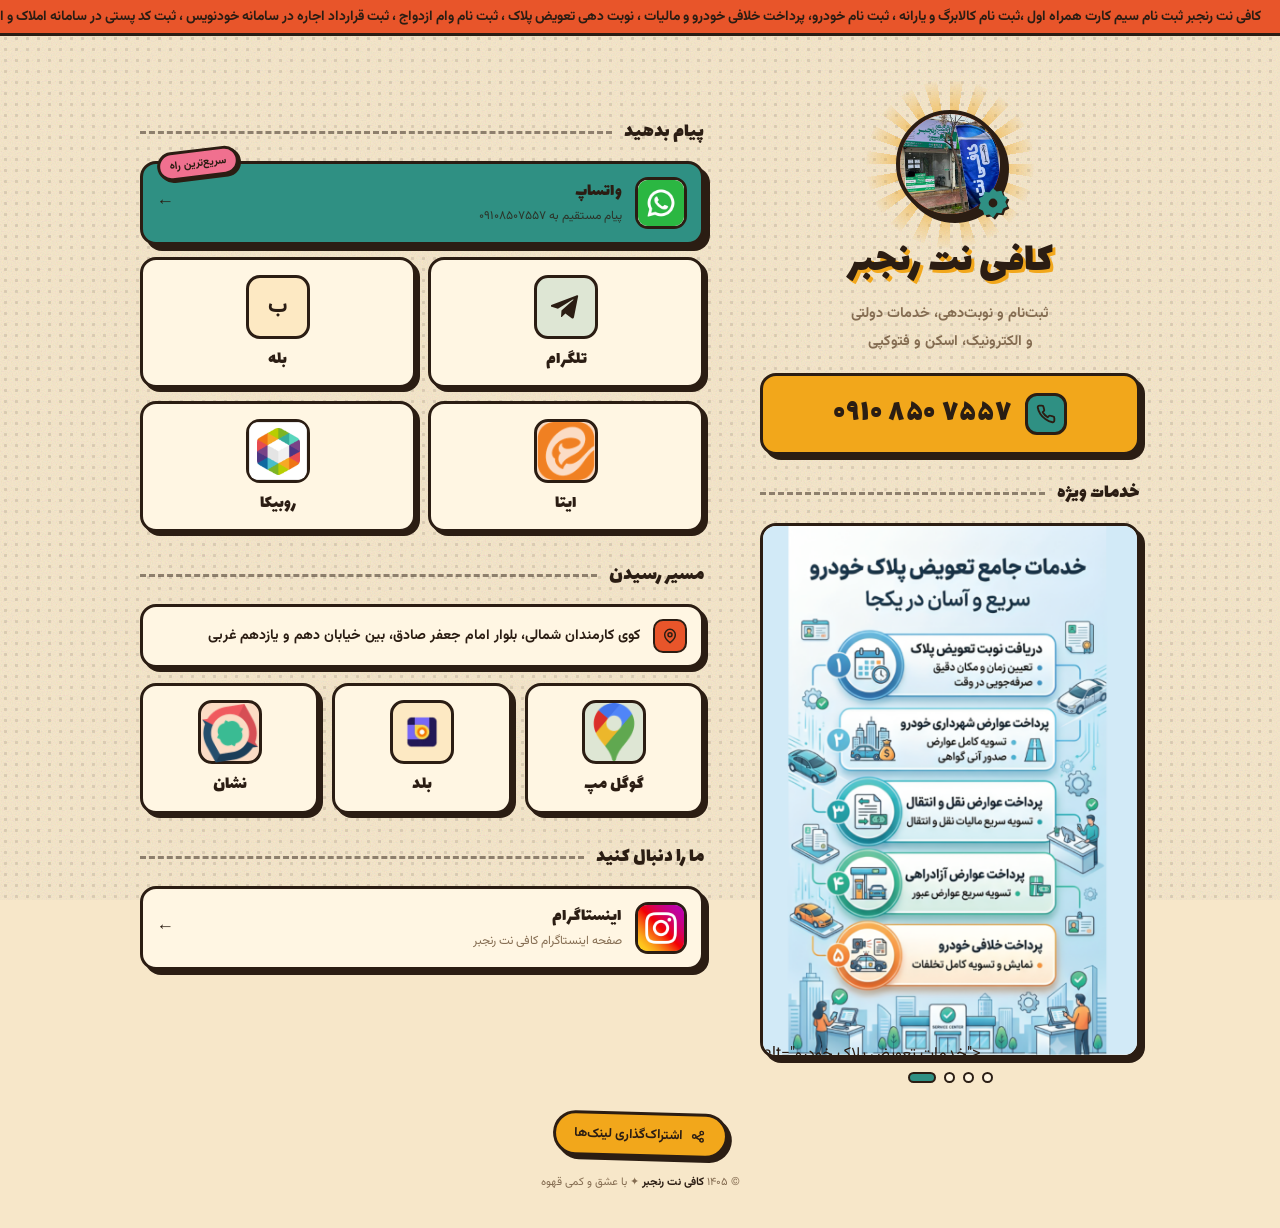
==== index.html @ 3703cd10 "Add files via upload" ====
<!DOCTYPE html>
<html lang="fa" dir="rtl">

<head>
  <meta charset="UTF-8">
  <meta name="viewport" content="width=device-width, initial-scale=1, viewport-fit=cover">
  <meta name="theme-color" content="#f7e7c9">
  <title>لینک‌های کافی نت رنجبر</title>
  <meta name="description"
    content="کافی نت رنجبر: ثبت نام سیم کارت همراه اول، کالابرگ و یارانه، ثبت نام خودرو، تعویض پلاک، ثبت قرارداد اجاره در خودنویس، اسکن و فتوکپی. کوی کارمندان شمالی، بلوار امام جعفر صادق.">
  <meta property="og:type" content="website">
  <meta property="og:locale" content="fa_IR">
  <meta property="og:title" content="کافی نت رنجبر">
  <meta property="og:description"
    content="خدمات الکترونیک و دولتی، ثبت نام و نوبت‌دهی، اسکن و فتوکپی. تماس: 09108507557">
  <link rel="stylesheet" href="style.css">
  <link rel="preconnect" href="https://fonts.googleapis.com">
  <link rel="preconnect" href="https://fonts.gstatic.com" crossorigin>
  <link href="https://fonts.googleapis.com/css2?family=Vazirmatn:wght@400;700&family=Lalezar&display=swap"
    rel="stylesheet">

</head>

<body>

  <div class="marquee" aria-hidden="true">
    <div class="marquee-track">
      <span class="mq">کافی نت رنجبر ثبت نام سیم کارت همراه اول ،ثبت نام كالابرگ و يارانه ، ثبت نام خودرو، پرداخت خلافى
        خودرو و ماليات ، نوبت دهى تعويض پلاک ، ثبت نام وام ازدواج ، ثبت قرارداد اجاره در سامانه خودنويس ، ثبت كد پستى در
        سامانه املاک و اسكان، مشاهده و دريافت ابلاغيه و پرينت ، اسكن و فتوكپى ✦ آدرس :کوی کارمندان شمالی .بلوار امام
        جعفر صادق.بین خیابان دهم و یازدهم غربی </span>
      <span class="mq">کافی نت رنجبر ثبت نام سیم کارت همراه اول ،ثبت نام كالابرگ و يارانه ، ثبت نام خودرو، پرداخت خلافى
        خودرو و ماليات ، نوبت دهى تعويض پلاک ، ثبت نام وام ازدواج ، ثبت قرارداد اجاره در سامانه خودنويس ، ثبت كد پستى در
        سامانه املاک و اسكان، مشاهده و دريافت ابلاغيه و پرينت ، اسكن و فتوكپى ✦ آدرس :کوی کارمندان شمالی .بلوار امام
        جعفر صادق.بین خیابان دهم و یازدهم غربی </span>
    </div>
  </div>

  <main class="shell">
    <div class="page">

      <header class="profile">
        <div class="avatar-wrap">
          <span class="burst" aria-hidden="true"></span>
          <div class="avatar"><img
              src="[data-uri]"
              alt="تصویر پروفایل کافی نت رنجبر"></div>
          <svg class="star-badge" viewBox="0 0 24 24" fill="currentColor" aria-hidden="true">
            <path
              d="m12 1.6 2.6 2.2 3.4-.5 1.1 3.2 3 1.7-1.4 3.1 1.4 3.1-3 1.7-1.1 3.2-3.4-.5L12 22.4l-2.6-2.2-3.4.5-1.1-3.2-3-1.7L3.3 12 1.9 8.9l3-1.7 1.1-3.2 3.4.5L12 1.6Z" />
            <circle cx="12" cy="12" r="3.1" fill="#2b1d13" />
          </svg>
        </div>

        <h1 class="name">کافی نت رنجبر</h1>
        <p class="tagline">ثبت‌نام و نوبت‌دهی، خدمات دولتی و الکترونیک، اسکن و فتوکپی</p>

        <a class="phone-link" href="tel:+989108507557" aria-label="تماس با کافی نت رنجبر: ۰۹۱۰۸۵۰۷۵۵۷">
          <span class="phone-icon" aria-hidden="true">
            <svg viewBox="0 0 24 24" fill="none" stroke="currentColor" stroke-width="2.2" stroke-linecap="round"
              stroke-linejoin="round">
              <path
                d="M22 16.9v3a2 2 0 0 1-2.2 2A19.8 19.8 0 0 1 11.2 18a19.5 19.5 0 0 1-6-6A19.8 19.8 0 0 1 2.1 4.2 2 2 0 0 1 4.1 2h3a2 2 0 0 1 2 1.7c.1 1 .4 1.9.7 2.8a2 2 0 0 1-.5 2.1L8 9.9a16 16 0 0 0 6 6l1.3-1.3a2 2 0 0 1 2.1-.5c.9.3 1.8.6 2.8.7A2 2 0 0 1 22 16.9Z" />
            </svg>
          </span>
          <span class="num">۰۹۱۰ ۸۵۰ ۷۵۵۷</span>
        </a>
      </header>

      <div class="links-col" id="linksNav">

        <section class="group" aria-labelledby="g-chat">
          <h2 class="group-title" id="g-chat">پیام بدهید</h2>
          <div class="tiles">
            <a class="link featured wide" href="https://wa.me/qr/6TEQLJCWZFY4N1" target="_blank"
              rel="noopener noreferrer">
              <span class="sticker">سریع‌ترین راه</span>
              <span class="chip c-teal" aria-hidden="true"><img
                  src="[data-uri]"
                  alt=""></span>
              <span class="txt"><span class="t">واتساپ</span><span class="s">پیام مستقیم به ۰۹۱۰۸۵۰۷۵۵۷</span></span>
              <span class="arrow" aria-hidden="true">←</span>
            </a>
            <a role="button" tabindex="0" data-page="https://t.me/Cofinetranjbar" class="link stack pick"
              data-name="تلگرام" data-channel="https://t.me/cofintranjbar">
              <span class="chip c-teal" aria-hidden="true"><svg viewBox="0 0 24 24" fill="currentColor">
                  <path
                    d="M21.7 3.4 18.4 20c-.25 1.18-.9 1.47-1.83.92l-5.08-3.74-2.45 2.36c-.27.27-.5.5-1.02.5l.36-5.17 9.42-8.51c.41-.36-.09-.56-.64-.2L5.51 13.4.5 11.83c-1.09-.34-1.11-1.09.23-1.59L20.3 2.7c.91-.34 1.71.2 1.4.7Z" />
                </svg></span>
              <span class="txt"><span class="t">تلگرام</span></span>
            </a>
            <a role="button" tabindex="0" data-page="https://ble.ir/Cofinetranjbar" class="link stack pick"
              data-name="بله" data-channel="https://ble.ir/cofinetranjbar70">
              <span class="chip c-mustard" aria-hidden="true"><span
                  style="font-weight:800;font-size:1.35rem">ب</span></span>
              <span class="txt"><span class="t">بله</span></span>
            </a>
            <a role="button" tabindex="0" data-page="https://eitaa.com/cofinetranjbar77" class="link stack pick"
              data-name="ایتا" data-channel="https://eitaa.com/cofintranjbar">
              <span class="chip c-orange" aria-hidden="true"><img
                  src="[data-uri]"
                  alt=""></span>
              <span class="txt"><span class="t">ایتا</span></span>
            </a>
            <a role="button" tabindex="0" data-page="https://rubika.ir/cofinetranjbar" class="link stack pick"
              data-name="روبیکا" data-channel="https://rubika.ir/cofinetranjbar70">
              <span class="chip c-pink" aria-hidden="true"><img
                  src="[data-uri]"
                  alt=""></span>
              <span class="txt"><span class="t">روبیکا</span></span>
            </a>
          </div>
        </section>

        <section class="group" aria-labelledby="g-map">
          <h2 class="group-title" id="g-map">مسیر رسیدن</h2>
          <div class="addr-card">
            <svg viewBox="0 0 24 24" fill="none" stroke="currentColor" stroke-width="2.2" stroke-linecap="round"
              stroke-linejoin="round" aria-hidden="true">
              <path d="M20 10c0 6-8 12-8 12S4 16 4 10a8 8 0 0 1 16 0Z" />
              <circle cx="12" cy="10" r="3" />
            </svg>
            <p>کوی کارمندان شمالی، بلوار امام جعفر صادق، بین خیابان دهم و یازدهم غربی</p>
          </div>
          <div class="tiles three">
            <a class="link stack" href="https://maps.app.goo.gl/fefojjYpuuYMGhqx5" target="_blank"
              rel="noopener noreferrer" aria-label="مسیریابی در گوگل مپ">
              <span class="chip c-teal" aria-hidden="true"><img
                  src="[data-uri]"
                  alt=""></span>
              <span class="txt"><span class="t">گوگل مپ</span></span>
            </a>
            <a class="link stack" href="https://balad.ir/p/4yJ5M0D4IqHvtD" target="_blank" rel="noopener noreferrer"
              aria-label="مسیریابی در بلد">
              <span class="chip c-mustard" aria-hidden="true"><img
                  src="[data-uri]"
                  alt=""></span>
              <span class="txt"><span class="t">بلد</span></span>
            </a>
            <a class="link stack" href="https://nshn.ir/77_bvCm_5xWxsF" target="_blank" rel="noopener noreferrer"
              aria-label="مسیریابی در نشان">
              <span class="chip c-orange" aria-hidden="true"><img
                  src="[data-uri]"
                  alt=""></span>
              <span class="txt"><span class="t">نشان</span></span>
            </a>
          </div>
        </section>

        <section class="group" aria-labelledby="g-follow">
          <h2 class="group-title" id="g-follow">ما را دنبال کنید</h2>
          <a class="link" href="https://www.instagram.com/cofinetranjbar?stkn=MWdnMHl2Z3hiZjJvMA==" target="_blank"
            rel="noopener noreferrer">
            <span class="chip c-pink" aria-hidden="true"><img
                src="[data-uri]"
                alt=""></span>
            <span class="txt"><span class="t">اینستاگرام</span><span class="s">صفحه اینستاگرام کافی نت
                رنجبر</span></span>
            <span class="arrow" aria-hidden="true">←</span>
          </a>
        </section>

      </div>

      <section class="promo-slider" aria-labelledby="g-svc">
        <h2 class="group-title" id="g-svc">خدمات ویژه</h2>
        <div class="slider-viewport" id="promoSlider">
          <div class="slider-track" id="sliderTrack">
            <div class="slide"><img src="خودرو.png"></img>
                alt="خدمات تعویض پلاک خودرو"></div>
            <div class="slide"><img src="خودنویس.png"></img>
                alt="ثبت قرارداد اجاره در خودنویس"></div>
            <div class="slide"><img src="همراه اول.png"></img>
                alt="خدمات ویژه همراه اول"></div>
            <div class="slide"><img src="image/بلوبانک.png"></img>
                alt="ثبت نام رایگان بلو بانک"></div>
          </div>
        </div>
        <div class="slider-dots" id="sliderDots" role="tablist" aria-label="انتخاب تصویر">
          <button class="slider-dot is-active" type="button" role="tab" aria-selected="true"
            aria-label="تصویر ۱"></button>
          <button class="slider-dot" type="button" role="tab" aria-selected="false" aria-label="تصویر ۲"></button>
          <button class="slider-dot" type="button" role="tab" aria-selected="false" aria-label="تصویر ۳"></button>
          <button class="slider-dot" type="button" role="tab" aria-selected="false" aria-label="تصویر ۴"></button>
        </div>
      </section>

      <footer class="foot">
        <button class="sticker-btn" type="button" id="shareBtn">
          <svg viewBox="0 0 24 24" fill="none" stroke="currentColor" stroke-width="2.2" stroke-linecap="round"
            stroke-linejoin="round" aria-hidden="true">
            <path d="M9 13.5 15 10M9 13.5l6 3.5" />
            <circle cx="6.5" cy="12" r="2.6" />
            <circle cx="17.5" cy="6.6" r="2.6" />
            <circle cx="17.5" cy="17.4" r="2.6" />
          </svg>
          اشتراک‌گذاری لینک‌ها
        </button>
        <span class="sig">© ۱۴۰۵ <b>کافی نت رنجبر</b> ✦ با عشق و کمی قهوه</span>
      </footer>

    </div>
  </main>


  <div class="overlay" id="picker" hidden>
    <div class="picker" role="dialog" aria-modal="true" aria-labelledby="pickerTitle">
      <div class="picker-head">
        <span class="chip" id="pickerChip" aria-hidden="true"></span>
        <h2 class="picker-title" id="pickerTitle"></h2>
        <button class="picker-close" type="button" id="pickerClose" aria-label="بستن">
          <svg viewBox="0 0 24 24" fill="none" stroke="currentColor" stroke-width="3" stroke-linecap="round"
            aria-hidden="true">
            <path d="M6 6l12 12M18 6 6 18" />
          </svg>
        </button>
      </div>
      <div class="picker-opts">
        <a class="link featured" id="optChannel" target="_blank" rel="noopener noreferrer">
          <span class="chip" aria-hidden="true"><svg viewBox="0 0 24 24" fill="none" stroke="currentColor"
              stroke-width="2.2" stroke-linecap="round" stroke-linejoin="round">
              <path d="M3 11v2a1 1 0 0 0 1 1h3l8 4V6L7 10H4a1 1 0 0 0-1 1Z" />
              <path d="M19 9a4 4 0 0 1 0 6" />
            </svg></span>
          <span class="txt"><span class="t">کانال خبری</span><span class="s" id="optChannelSub">اطلاعیه‌ها و خدمات
              جدید</span></span>
          <span class="arrow" aria-hidden="true">←</span>
        </a>
        <a class="link" id="optPage" target="_blank" rel="noopener noreferrer">
          <span class="chip c-mustard" aria-hidden="true"><svg viewBox="0 0 24 24" fill="none" stroke="currentColor"
              stroke-width="2.2" stroke-linecap="round" stroke-linejoin="round">
              <circle cx="12" cy="8" r="4" />
              <path d="M4 21c0-4.4 3.6-8 8-8s8 3.6 8 8" />
            </svg></span>
          <span class="txt"><span class="t">صفحهٔ شخصی</span><span class="s">پیام مستقیم به کافی نت رنجبر</span></span>
          <span class="arrow" aria-hidden="true">←</span>
        </a>
      </div>
    </div>
  </div>

  <div class="toast" id="toast" role="status" aria-live="polite">
    <svg viewBox="0 0 24 24" fill="none" stroke="currentColor" stroke-width="3" stroke-linecap="round"
      stroke-linejoin="round" aria-hidden="true">
      <path d="m5 13 4.5 4.5L19 7" />
    </svg>
    <span id="toastText">لینک کپی شد</span>
  </div>

<script src="index.js" type="module"></script>
</body>

</html>
---- style.css ----
:root {
    --display: 'Lalezar', 'Vazirmatn', Tahoma, serif;
    --body: 'Vazirmatn', Tahoma, 'Iranian Sans', sans-serif;
    --ease: cubic-bezier(.25, .9, .3, 1);
    --marquee-h: 36px;
    --gap: clamp(1.1rem, 4vw, 1.5rem);
}

:root {
    --paper: #f7e7c9;
    --panel: #fff6e3;
    --text: #2b1d13;
    --line: #2b1d13;
    --hard: #2b1d13;
    --muted: #856d52;
    --orange: #e8552a;
    --mustard: #f2a71b;
    --teal: #2f9083;
    --pink: #f0708f;
    --dot: rgba(43, 29, 19, .13);
    --grain: .20;
    --mq-bg: #e8552a;
    --mq-text: #2b1d13;
    --name-shadow: 3px 3px 0 #f2a71b;
}

* {
    box-sizing: border-box
}

html,
body {
    min-height: 100%
}

body {
    margin: 0;
    font-family: var(--body);
    color: var(--text);
    background: var(--paper);
    -webkit-font-smoothing: antialiased;
    overflow-x: hidden;
    transition: background .4s var(--ease), color .4s var(--ease);
}

body::before {
    content: "";
    position: fixed;
    inset: 0;
    z-index: 0;
    pointer-events: none;
    background-image: radial-gradient(var(--dot) 1.4px, transparent 1.5px);
    background-size: 11px 11px;
}

body::after {
    content: "";
    position: fixed;
    inset: 0;
    z-index: 1;
    pointer-events: none;
    opacity: var(--grain);
    background-image: url("data:image/svg+xml,%3Csvg xmlns='http://www.w3.org/2000/svg' width='140' height='140'%3E%3Cfilter id='n'%3E%3CfeTurbulence type='fractalNoise' baseFrequency='.8' numOctaves='3' stitchTiles='stitch'/%3E%3C/filter%3E%3Crect width='140' height='140' filter='url(%23n)'/%3E%3C/svg%3E");
}

/* ---------------- نوار متحرک ---------------- */
.marquee {
    position: fixed;
    top: 0;
    left: 0;
    right: 0;
    z-index: 6;
    height: var(--marquee-h);
    display: flex;
    align-items: center;
    overflow: hidden;
    background: var(--mq-bg);
    color: var(--mq-text);
    border-bottom: 3px solid var(--line);
    padding-top: env(safe-area-inset-top, 0px);
    transition: background .4s var(--ease), color .4s var(--ease), border-color .4s var(--ease);
}

.marquee-track {
    display: flex;
    white-space: nowrap;
    animation: slide 28s linear infinite
}

@keyframes slide {
    from {
        transform: translateX(0)
    }

    to {
        transform: translateX(50%)
    }
}

.mq {
    font-size: .78rem;
    font-weight: 700;
    padding-right: 1.2rem
}

/* ---------------- چیدمان صفحه ----------------
     موبایل: پروفایل ← تماس ← لینک‌ها ← تصاویر خدمات
     دسکتاپ: ستون راست پروفایل و تصاویر، ستون چپ لینک‌ها */
.shell {
    position: relative;
    z-index: 2;
    display: flex;
    justify-content: center;
    padding:
        calc(var(--marquee-h) + env(safe-area-inset-top, 0px) + 3.6rem) clamp(1rem, 5vw, 1.9rem) calc(2.2rem + env(safe-area-inset-bottom, 0px));
}

.page {
    width: 100%;
    max-width: 560px;
    display: grid;
    grid-template-columns: minmax(0, 1fr);
    gap: var(--gap);
    grid-template-areas: "head" "links" "slider" "foot";
}

.profile {
    grid-area: head
}

.links-col {
    grid-area: links
}

.promo-slider {
    grid-area: slider
}

.foot {
    grid-area: foot
}

/* ---------------- پروفایل ---------------- */
.profile {
    display: flex;
    flex-direction: column;
    align-items: center;
    text-align: center;
    gap: .7rem
}

.avatar-wrap {
    position: relative;
    margin-bottom: .4rem
}

.burst {
    position: absolute;
    inset: -30px;
    border-radius: 50%;
    background: repeating-conic-gradient(var(--mustard) 0 9deg, transparent 9deg 18deg);
    opacity: .55;
    animation: spin 30s linear infinite;
    -webkit-mask-image: radial-gradient(circle, #000 40%, transparent 73%);
    mask-image: radial-gradient(circle, #000 40%, transparent 73%);
}

@keyframes spin {
    to {
        transform: rotate(1turn)
    }
}

.avatar {
    position: relative;
    width: clamp(88px, 25vw, 108px);
    aspect-ratio: 1;
    border-radius: 50%;
    display: grid;
    place-items: center;
    background: var(--orange);
    border: 4px solid var(--line);
    box-shadow: 5px 5px 0 var(--hard);
    transition: background .4s var(--ease), border-color .4s var(--ease), box-shadow .4s var(--ease);
}

.avatar img {
    width: 100%;
    height: 100%;
    display: block;
    object-fit: cover;
    border-radius: 50%
}

.star-badge {
    position: absolute;
    right: -6px;
    bottom: -2px;
    width: 34px;
    height: 34px;
    color: var(--teal);
    filter: drop-shadow(2px 2px 0 var(--hard));
    animation: spin 16s linear infinite reverse;
}

.name {
    margin: 0;
    font-family: var(--display);
    font-weight: 400;
    font-size: clamp(2rem, 8.5vw, 2.7rem);
    line-height: 1.25;
    text-shadow: var(--name-shadow);
    transition: text-shadow .4s var(--ease);
}

.tagline {
    margin: 0;
    max-width: 30ch;
    text-wrap: balance;
    font-size: .9rem;
    font-weight: 700;
    line-height: 1.9;
    color: var(--muted)
}

.phone-link {
    align-self: stretch;
    display: flex;
    align-items: center;
    justify-content: center;
    gap: .8rem;
    margin-top: .4rem;
    padding: .8rem 1rem;
    border-radius: 16px;
    border: 3px solid var(--line);
    background: var(--mustard);
    color: #2b1d13;
    text-decoration: none;
    font-family: var(--display);
    font-size: 1.35rem;
    box-shadow: 5px 5px 0 var(--hard);
    transition: transform .2s var(--ease), box-shadow .2s var(--ease), background .3s var(--ease);
}

.phone-link .num {
    direction: ltr;
    unicode-bidi: isolate;
    letter-spacing: .02em
}

.num {
    font-size: 1.5em;
}

.phone-link:hover,
.phone-link:focus-visible {
    transform: translate(2px, -2px);
    box-shadow: 7px 7px 0 var(--hard);
    background: var(--pink)
}

.phone-link:active {
    transform: translate(-2px, 2px);
    box-shadow: 2px 2px 0 var(--hard)
}

.phone-icon {
    width: 42px;
    height: 42px;
    display: grid;
    place-items: center;
    border-radius: 12px;
    background: var(--teal);
    border: 3px solid var(--line);
    color: #2b1d13;
    flex: 0 0 auto;
}

.phone-icon svg {
    width: 20px;
    height: 20px
}

/* ---------------- بخش‌های لینک ---------------- */
.links-col {
    display: flex;
    flex-direction: column;
    gap: calc(var(--gap) + .3rem)
}

.group {
    display: flex;
    flex-direction: column;
    gap: .9rem
}

.group-title {
    display: flex;
    align-items: center;
    gap: .75rem;
    margin: 0;
    font-family: var(--display);
    font-weight: 400;
    font-size: 1.3rem;
    line-height: 1.4;
}

.group-title::after {
    content: "";
    flex: 1;
    border-top: 3px dashed var(--line);
    opacity: .5
}

.tiles {
    display: grid;
    gap: .8rem;
    grid-template-columns: repeat(2, minmax(0, 1fr))
}

.tiles.three {
    grid-template-columns: repeat(3, minmax(0, 1fr))
}

.tiles .wide {
    grid-column: 1/-1
}

.link {
    position: relative;
    display: flex;
    align-items: center;
    gap: .85rem;
    padding: .8rem .85rem;
    border-radius: 16px;
    border: 3px solid var(--line);
    background: var(--panel);
    color: var(--text);
    text-decoration: none;
    box-shadow: 5px 5px 0 var(--hard);
    transition: transform .2s var(--ease), box-shadow .2s var(--ease), background .3s var(--ease), border-color .4s var(--ease);
}

.link:hover,
.link:focus-visible {
    transform: translate(2px, -2px);
    box-shadow: 7px 7px 0 var(--hard)
}

.link:active {
    transform: translate(-2px, 2px);
    box-shadow: 2px 2px 0 var(--hard)
}

/* کاشی ستونی: آیکون بالا، نام پایین */
.link.stack {
    flex-direction: column;
    justify-content: flex-start;
    text-align: center;
    gap: .5rem;
    padding: .9rem .4rem .8rem;
    box-shadow: 4px 4px 0 var(--hard)
}

.link.stack:hover,
.link.stack:focus-visible {
    box-shadow: 6px 6px 0 var(--hard)
}

.link.stack .txt {
    align-items: center
}

.link.stack .s {
    text-align: center
}

.link.stack .chip {
    width: 56px;
    height: 56px;
    border-radius: 14px
}

.link.stack .chip svg {
    width: 26px;
    height: 26px
}

.chip {
    flex: 0 0 auto;
    width: 52px;
    height: 52px;
    border-radius: 13px;
    display: grid;
    place-items: center;
    background: color-mix(in srgb, var(--chip, var(--mustard)) 16%, var(--panel));
    border: 3px solid var(--line);
    color: var(--text);
    transition: transform .25s var(--ease);
}

.link:hover .chip {
    transform: rotate(7deg) scale(1.05)
}

.chip svg {
    width: 24px;
    height: 24px
}

.chip img {
    width: 100%;
    height: 100%;
    display: block;
    object-fit: contain;
    border-radius: 9px
}

.c-mustard {
    --chip: var(--mustard)
}

.c-orange {
    --chip: var(--orange)
}

.c-teal {
    --chip: var(--teal)
}

.c-pink {
    --chip: var(--pink)
}

.txt {
    min-width: 0;
    flex: 1;
    display: flex;
    flex-direction: column;
    gap: .15rem
}

.t {
    font-family: var(--display);
    font-weight: 400;
    font-size: 1.15rem;
    line-height: 1.4
}

.s {
    font-size: .76rem;
    color: var(--muted);
    line-height: 1.65
}

.arrow {
    flex: 0 0 auto;
    font-size: 1.1rem;
    line-height: 1;
    font-weight: 700;
    transition: transform .25s var(--ease)
}

.link:hover .arrow {
    transform: translateX(-4px)
}

.link.featured {
    background: var(--teal);
    box-shadow: 6px 6px 0 var(--hard)
}

.link.featured {
    color: #2b1d13
}

.link.featured .s {
    color: inherit;
    opacity: .8
}

.link.featured .chip {
    background: #fff6e3
}

.sticker {
    position: absolute;
    top: -15px;
    left: 14px;
    transform: rotate(-7deg);
    font-size: .68rem;
    font-weight: 700;
    background: var(--pink);
    color: #2b1d13;
    border: 3px solid var(--line);
    border-radius: 99px;
    padding: .16rem .6rem .24rem;
    box-shadow: 2px 2px 0 var(--hard);
}

/* نشانی بالای دکمه‌های نقشه */
.addr-card {
    display: flex;
    gap: .8rem;
    align-items: center;
    padding: .75rem .9rem;
    border-radius: 16px;
    border: 3px solid var(--line);
    background: var(--panel);
    box-shadow: 4px 4px 0 var(--hard);
}

.addr-card svg {
    width: 34px;
    height: 34px;
    padding: 7px;
    flex: 0 0 auto;
    border-radius: 10px;
    background: var(--orange);
    border: 2px solid var(--line);
    color: #2b1d13
}

.addr-card p {
    margin: 0;
    font-size: .88rem;
    font-weight: 700;
    line-height: 1.9
}

/* ---------------- اسلایدر ---------------- */
.promo-slider {
    width: 100%;
    max-width: 340px;
    justify-self: center;
    display: flex;
    flex-direction: column;
    gap: .9rem
}

.promo-slider .group-title {
    width: 100%
}

.slider-viewport {
    position: relative;
    width: 100%;
    overflow: hidden;
    border: 3px solid var(--line);
    border-radius: 16px;
    background: var(--panel);
    box-shadow: 5px 5px 0 var(--hard);
    touch-action: pan-y;
    cursor: grab;
}

.slider-track {
    display: flex;
    direction: ltr;
    width: 100%;
    transition: transform .55s var(--ease);
    will-change: transform;
    user-select: none
}

.slide {
    flex: 0 0 100%;
    width: 100%;
    line-height: 0;
    user-select: none
}

.slide img {
    display: block;
    width: 100%;
    height: auto;
    aspect-ratio: 53/75;
    object-fit: cover;
    background: var(--panel);
    -webkit-user-drag: none
}

.is-dragging {
    cursor: grabbing
}

.is-dragging .slider-track {
    transition: none
}

.slider-dots {
    display: flex;
    direction: ltr;
    justify-content: center;
    align-items: center;
    gap: 8px
}

.slider-dot {
    width: 11px;
    height: 11px;
    padding: 0;
    border: 2px solid var(--line);
    border-radius: 50%;
    background: var(--panel);
    cursor: pointer;
    transition: background .2s var(--ease), width .2s var(--ease);
}

.slider-dot.is-active {
    width: 28px;
    border-radius: 99px;
    background: var(--teal)
}

/* ---------------- پایان ---------------- */
.foot {
    display: flex;
    flex-direction: column;
    align-items: center;
    gap: .9rem;
    margin-top: .3rem
}

.sticker-btn {
    display: inline-flex;
    align-items: center;
    gap: .5rem;
    cursor: pointer;
    font-family: var(--body);
    font-size: .82rem;
    font-weight: 700;
    color: #2b1d13;
    background: var(--mustard);
    border: 3px solid var(--line);
    border-radius: 99px;
    padding: .6rem 1.15rem;
    box-shadow: 4px 4px 0 var(--hard);
    transform: rotate(1.6deg);
    transition: transform .25s var(--ease), box-shadow .25s var(--ease), background .25s var(--ease);
}

.sticker-btn:hover {
    transform: rotate(0deg) translate(2px, -2px);
    box-shadow: 6px 6px 0 var(--hard);
    background: var(--pink)
}

.sticker-btn:active {
    transform: rotate(0deg) translate(-2px, 2px);
    box-shadow: 1px 1px 0 var(--hard)
}

.sticker-btn svg {
    width: 16px;
    height: 16px
}

.sig {
    font-size: .7rem;
    color: var(--muted);
    text-align: center;
    line-height: 1.9
}

.sig b {
    color: var(--text);
    font-weight: 700
}

.toast {
    position: fixed;
    left: 50%;
    z-index: 9;
    bottom: calc(1.4rem + env(safe-area-inset-bottom, 0px));
    transform: translate(-50%, 160%);
    display: inline-flex;
    align-items: center;
    gap: .55rem;
    max-width: calc(100vw - 2rem);
    font-size: .78rem;
    font-weight: 700;
    color: var(--text);
    background: var(--panel);
    border: 3px solid var(--line);
    border-radius: 14px;
    padding: .65rem 1.05rem;
    box-shadow: 5px 5px 0 var(--hard);
    opacity: 0;
    pointer-events: none;
    transition: transform .4s var(--ease), opacity .3s var(--ease);
}

.toast.show {
    transform: translate(-50%, 0) rotate(1deg);
    opacity: 1
}

.toast svg {
    width: 16px;
    height: 16px;
    color: var(--teal);
    flex: 0 0 auto
}


/* ---------------- پنجرهٔ انتخاب گروه / صفحه شخصی ---------------- */
.overlay {
    position: fixed;
    inset: 0;
    z-index: 20;
    display: grid;
    place-items: center;
    padding: 1rem;
    background: rgba(43, 29, 19, .55)
}

.overlay[hidden] {
    display: none
}

.picker {
    width: min(92vw, 360px);
    padding: 1.1rem 1.1rem 1.2rem;
    border: 3px solid var(--line);
    border-radius: 20px;
    background: var(--paper);
    color: var(--text);
    box-shadow: 7px 7px 0 var(--hard);
}

.overlay:not([hidden]) .picker {
    animation: pop .28s var(--ease)
}

@keyframes pop {
    from {
        opacity: 0;
        transform: translateY(14px) scale(.96)
    }

    to {
        opacity: 1;
        transform: none
    }
}

.picker-head {
    display: flex;
    align-items: center;
    gap: .7rem;
    margin-bottom: 1rem
}

.picker-head .chip {
    width: 46px;
    height: 46px
}

.picker-title {
    margin: 0;
    flex: 1;
    font-family: var(--display);
    font-weight: 400;
    font-size: 1.35rem;
    line-height: 1.3
}

.picker-close {
    width: 38px;
    height: 38px;
    display: grid;
    place-items: center;
    cursor: pointer;
    padding: 0;
    border: 3px solid var(--line);
    border-radius: 12px;
    background: var(--panel);
    color: var(--text);
    box-shadow: 2px 2px 0 var(--hard);
}

.picker-close svg {
    width: 16px;
    height: 16px
}

.picker-opts {
    display: flex;
    flex-direction: column;
    gap: .8rem
}

.picker-opts .link .t {
    font-size: 1.1rem
}

.picker-opts .link[aria-disabled="true"] {
    opacity: .55;
    box-shadow: 3px 3px 0 var(--hard);
    pointer-events: none;
    filter: grayscale(.5)
}

@media (prefers-reduced-motion:reduce) {
    .overlay:not([hidden]) .picker {
        animation: none
    }
}

:focus-visible {
    outline: 3px solid var(--pink);
    outline-offset: 3px;
    border-radius: 8px
}

/* ---------------- واکنش‌گرایی ---------------- */
@media (max-width:380px) {
    .tiles.three .link.stack .chip {
        width: 48px;
        height: 48px
    }

    .t {
        font-size: 1.02rem
    }
}

@media (min-width:900px) {
    .shell {
        padding-top: calc(var(--marquee-h) + env(safe-area-inset-top, 0px) + 4.6rem)
    }

    .page {
        max-width: 1000px;
        column-gap: clamp(2rem, 5vw, 3.5rem);
        row-gap: var(--gap);
        grid-template-columns: minmax(0, 380px) minmax(0, 1fr);
        grid-template-rows: auto 1fr auto;
        grid-template-areas: "head links" "slider links" "foot foot";
        align-items: start;
    }

    .profile,
    .promo-slider {
        position: relative
    }

    .promo-slider {
        max-width: none;
        justify-self: stretch
    }

    .slide img {
        aspect-ratio: 53/75
    }

    .mq {
        font-size: .86rem
    }

    .links-col {
        padding-top: .5rem
    }

    .link.stack .chip {
        width: 64px;
        height: 64px
    }

    .link.stack .chip svg {
        width: 30px;
        height: 30px
    }
}

@media (max-height:560px) and (orientation:landscape) {
    .shell {
        padding-top: calc(var(--marquee-h) + env(safe-area-inset-top, 0px) + 1.6rem)
    }

    .avatar {
        width: 76px
    }

    .burst {
        inset: -20px
    }
}

@media (prefers-reduced-motion:reduce) {

    *,
    *::before,
    *::after {
        animation-duration: .001ms !important;
        animation-iteration-count: 1 !important;
        transition-duration: .001ms !important
    }

    .marquee-track {
        animation: none
    }
}
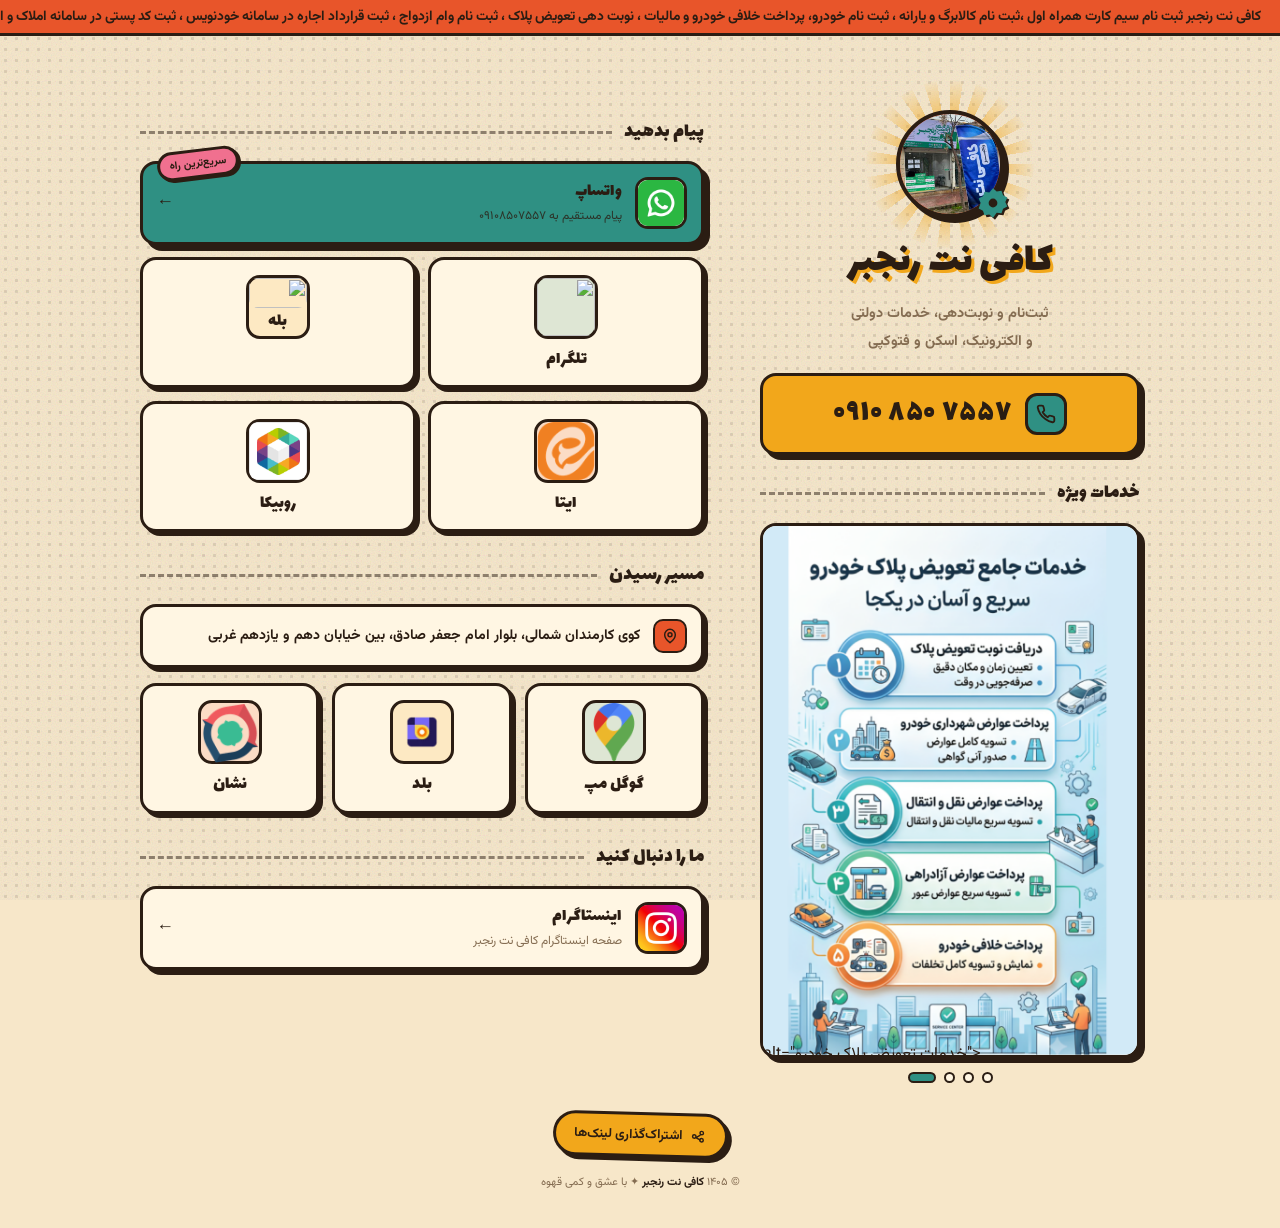
==== commit ad2b7ae1: "Update index.html" ====
--- a/index.html
+++ b/index.html
@@ -83,16 +83,17 @@
             </a>
             <a role="button" tabindex="0" data-page="https://t.me/Cofinetranjbar" class="link stack pick"
               data-name="تلگرام" data-channel="https://t.me/cofintranjbar">
-              <span class="chip c-teal" aria-hidden="true"><svg viewBox="0 0 24 24" fill="currentColor">
-                  <path
-                    d="M21.7 3.4 18.4 20c-.25 1.18-.9 1.47-1.83.92l-5.08-3.74-2.45 2.36c-.27.27-.5.5-1.02.5l.36-5.17 9.42-8.51c.41-.36-.09-.56-.64-.2L5.51 13.4.5 11.83c-1.09-.34-1.11-1.09.23-1.59L20.3 2.7c.91-.34 1.71.2 1.4.7Z" />
-                </svg></span>
+              <span class="chip c-teal" aria-hidden="true">
+                <img src="Telegram (رسانیکا).png" alt="">
+              </span>
               <span class="txt"><span class="t">تلگرام</span></span>
             </a>
             <a role="button" tabindex="0" data-page="https://ble.ir/Cofinetranjbar" class="link stack pick"
               data-name="بله" data-channel="https://ble.ir/cofinetranjbar70">
-              <span class="chip c-mustard" aria-hidden="true"><span
-                  style="font-weight:800;font-size:1.35rem">ب</span></span>
+              <span class="chip c-mustard" aria-hidden="true">
+                <img src="bale.jpg" alt="">
+                <span
+                
               <span class="txt"><span class="t">بله</span></span>
             </a>
             <a role="button" tabindex="0" data-page="https://eitaa.com/cofinetranjbar77" class="link stack pick"
@@ -172,7 +173,7 @@
                 alt="ثبت قرارداد اجاره در خودنویس"></div>
             <div class="slide"><img src="همراه اول.png"></img>
                 alt="خدمات ویژه همراه اول"></div>
-            <div class="slide"><img src="image/بلوبانک.png"></img>
+            <div class="slide"><img src="بلوبانک.png"></img>
                 alt="ثبت نام رایگان بلو بانک"></div>
           </div>
         </div>
